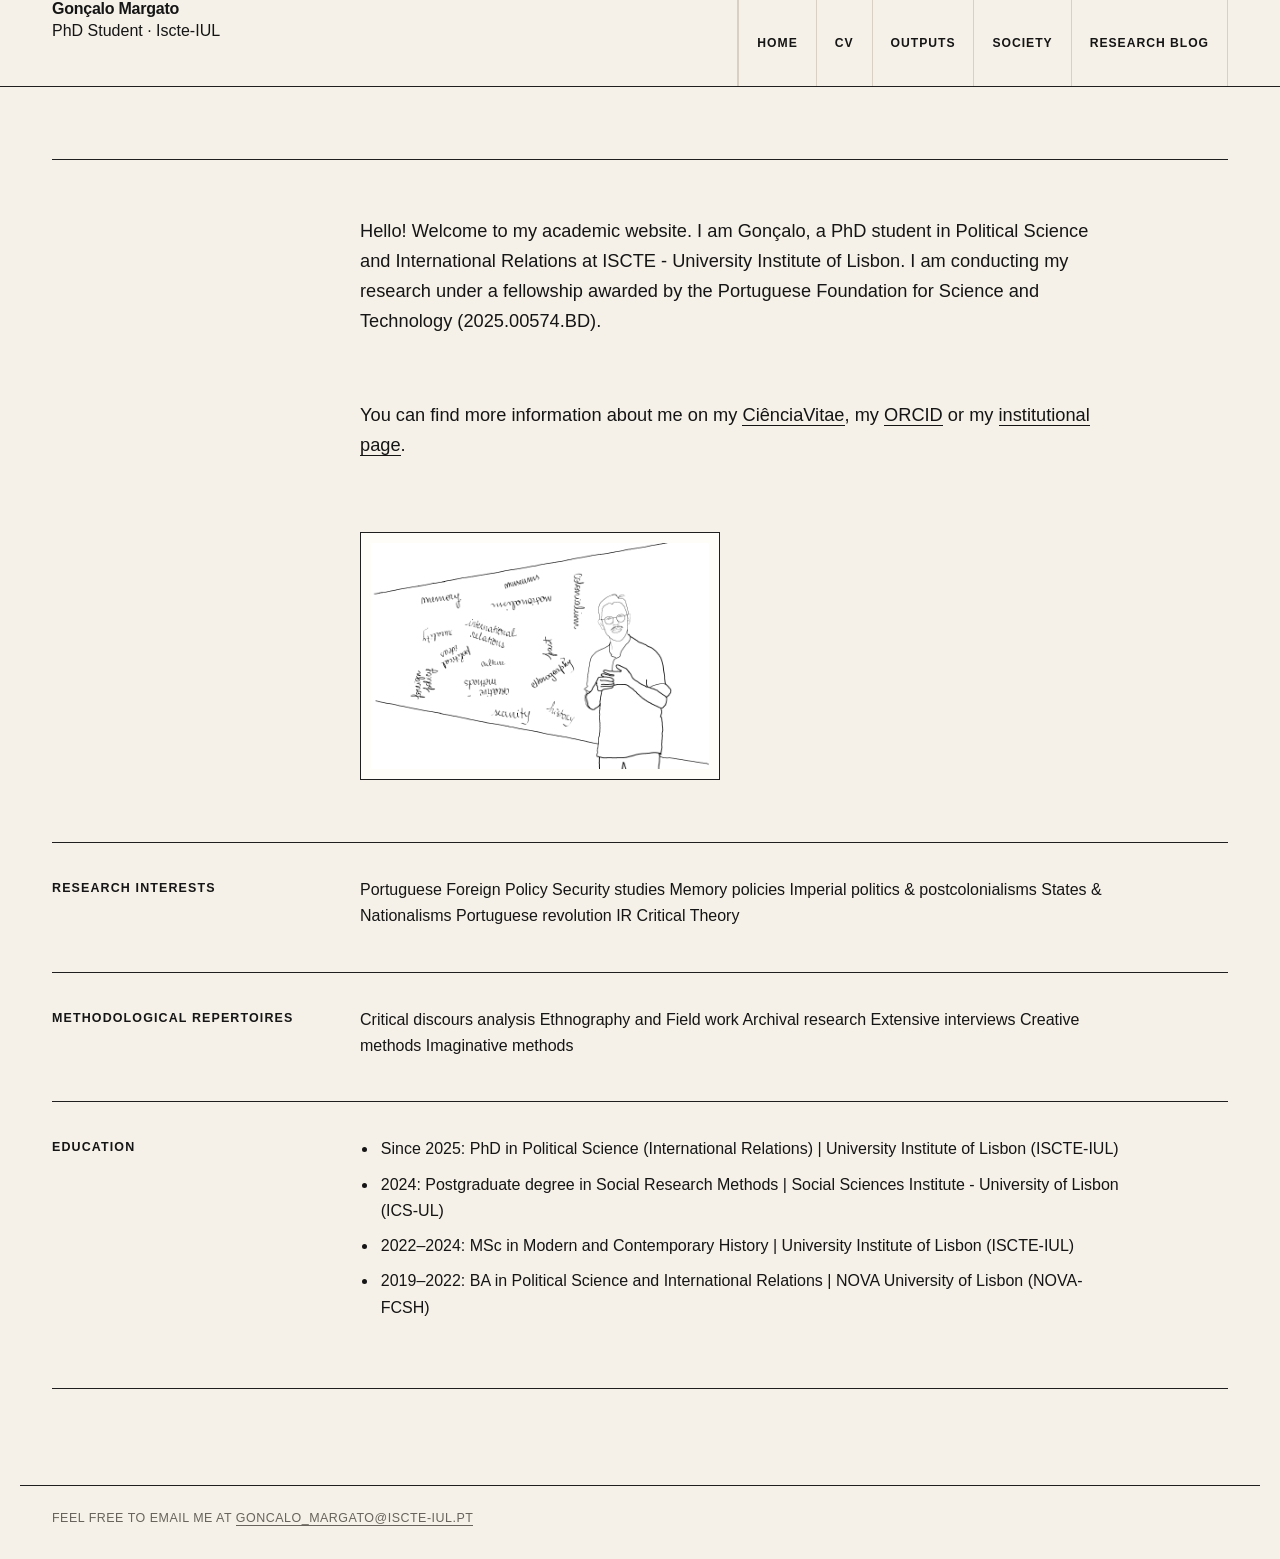
==== index.html @ c672d9c2 "Update index.html" ====
<!DOCTYPE html>
<html lang="en">
<head>
  <meta charset="UTF-8">
  <title>Gonçalo Margato – Academic Website</title>
  <meta name="viewport" content="width=device-width, initial-scale=1">
  <link rel="stylesheet" href="style.css">
</head>
<body>
  <header class="site-header">
    <div class="header-inner">
      <div class="logo-block">
        <h1 class="site-title">Gonçalo Margato</h1>
        <p class="site-subtitle">PhD Student · Iscte-IUL</p>
      </div>

      <nav class="site-nav">
        <a href="index.html">Home</a>
        <a href="cv.html">CV</a>
        <a href="outputs.html">Outputs</a>
        <a href="society.html">Society</a>
        <a href="blog.html">Research blog</a>
      </nav>
    </div>
  </header>

  <main class="page">
    <section class="content-section">
      <p>
        Hello! Welcome to my academic website. I am Gonçalo, a PhD student in Political Science and International Relations at ISCTE - University Institute of Lisbon. I am conducting my research under a fellowship awarded by the Portuguese Foundation for Science and Technology (2025.00574.BD).
      </p>
      <p>
        You can find more information about me on my
        <a href="https://www.cienciavitae.pt/portal/3F19-CC69-9B98" target="_blank" rel="noopener noreferrer">CiênciaVitae</a>,
        my <a href="https://orcid.org/0000-0002-6248-3947" target="_blank" rel="noopener noreferrer">ORCID</a> or my
        <a href="https://ciencia.iscte-iul.pt/authors/goncalo-margato/cv" target="_blank" rel="noopener noreferrer">institutional page</a>.
      </p>
      <img src="coloniality2.jpg" alt="Critical tours at the Popular Art Museum" class="profile-image">

    </section>

      <section class="content-section">
  <h2>Research interests</h2>

  <div class="tag-grid">
    <span>Portuguese Foreign Policy</span>
    <span>Security studies</span>
    <span>Memory policies</span>
    <span>Imperial politics & postcolonialisms</span>
    <span>States & Nationalisms</span>
    <span>Portuguese revolution</span>
    <span>IR Critical Theory</span>
  </div>
</section>
    
      <section class="content-section">
  <h2>Methodological repertoires</h2>

  <div class="tag-grid">
    <span>Critical discours analysis</span>
    <span>Ethnography and Field work</span>
    <span>Archival research</span>
    <span>Extensive interviews</span>
    <span>Creative methods</span>
    <span>Imaginative methods</span>
  </div>
</section>

    <section class="content-section">
      <h2>Education</h2>
      <ul>
        <li>Since 2025: PhD in Political Science (International Relations) | University Institute of Lisbon (ISCTE-IUL)</li>
        <li>2024: Postgraduate degree in Social Research Methods | Social Sciences Institute - University of Lisbon (ICS-UL)</li>
        <li>2022–2024: MSc in Modern and Contemporary History | University Institute of Lisbon (ISCTE-IUL)</li>
        <li>2019–2022: BA in Political Science and International Relations | NOVA University of Lisbon (NOVA-FCSH)</li>
      </ul>
    </section>
  </main>

  <footer class="site-footer">
    <p>
      Feel free to email me at
      <a href="mailto:Goncalo_Margato@iscte-iul.pt">Goncalo_Margato@iscte-iul.pt</a>
    </p>
  </footer>
</body>
</html>
---- style.css ----
/* =========================
   Sistema visual institucional
   inspirado em grelhas museológicas/editoriais
   ========================= */

:root {
  --bg: #f5f1e8;
  --bg-soft: #fbf8f1;
  --paper: #fffdf8;
  --text: #151515;
  --muted: #68645d;
  --line: #d8d0c2;
  --line-dark: #1f1f1f;
  --accent: #7a2e22;

  --max-width: 1240px;
  --content-width: 760px;

  --font-sans: -apple-system, BlinkMacSystemFont, "Segoe UI", Roboto, Helvetica, Arial, sans-serif;
  --font-serif: Georgia, "Times New Roman", serif;
}


/* =========================
   Reset
   ========================= */

* {
  margin: 0;
  padding: 0;
  box-sizing: border-box;
}

html {
  scroll-behavior: smooth;
}

body {
  font-family: var(--font-sans);
  background: var(--bg);
  color: var(--text);
  line-height: 1.65;
  font-size: 16px;
}

img {
  max-width: 100%;
  height: auto;
  display: block;
}


/* =========================
   Links
   ========================= */

a {
  color: inherit;
  text-decoration: none;
  border-bottom: 1px solid currentColor;
  text-underline-offset: 3px;
}

a:hover,
a:focus {
  color: var(--accent);
}


/* =========================
   Cabeçalho
   ========================= */

.site-header {
  position: sticky;
  top: 0;
  z-index: 50;
  background: var(--bg);
  border-bottom: 1px solid var(--line-dark);
}

.header-inner {
  max-width: var(--max-width);
  margin: 0 auto;
  min-height: 86px;
  padding: 0 32px;

  display: grid;
  grid-template-columns: minmax(220px, 1fr) auto;
  align-items: stretch;
  gap: 32px;
}

.site-title,
.header-inner h1,
.header-inner h2 {
  display: flex;
  align-items: center;

  font-size: 1rem;
  line-height: 1.15;
  font-weight: 600;
  letter-spacing: -0.015em;
  color: var(--text);
}

.site-title a,
.header-inner h1 a,
.header-inner h2 a {
  border-bottom: 0;
  color: inherit;
}

.site-nav {
  display: flex;
  align-items: stretch;
  justify-content: flex-end;
  border-left: 1px solid var(--line);
}

.site-nav a {
  display: flex;
  align-items: center;

  padding: 0 18px;
  border-bottom: 0;
  border-right: 1px solid var(--line);

  font-size: 0.76rem;
  line-height: 1;
  font-weight: 600;
  letter-spacing: 0.08em;
  text-transform: uppercase;
  color: var(--text);
}

.site-nav a:first-child {
  border-left: 1px solid var(--line);
}

.site-nav a:hover,
.site-nav a:focus,
.site-nav a.active,
.site-nav a[aria-current="page"] {
  background: var(--text);
  color: var(--bg);
}


/* =========================
   Estrutura principal
   ========================= */

.page {
  max-width: var(--max-width);
  margin: 0 auto;
  padding: 72px 32px 96px;
}

/*
  Cada secção passa a funcionar como uma grelha:
  título à esquerda, conteúdo à direita.
*/

.content-section {
  display: grid;
  grid-template-columns: 260px minmax(0, var(--content-width));
  gap: 48px;

  padding: 34px 0 42px;
  border-top: 1px solid var(--line-dark);
}

.content-section:last-child {
  border-bottom: 1px solid var(--line-dark);
}

.content-section h1 {
  grid-column: 1 / -1;

  max-width: 960px;
  margin-bottom: 16px;

  font-family: var(--font-serif);
  font-size: clamp(2.6rem, 7vw, 6.4rem);
  line-height: 0.95;
  font-weight: 400;
  letter-spacing: -0.07em;
}

.content-section h2 {
  grid-column: 1;

  font-size: 0.78rem;
  line-height: 1.25;
  font-weight: 700;
  letter-spacing: 0.09em;
  text-transform: uppercase;

  color: var(--text);
  padding-top: 4px;
}

.content-section h3,
.content-section p,
.content-section ul,
.content-section ol,
.content-section figure,
.content-section .skills-grid,
.content-section .profile-image {
  grid-column: 2;
}

.content-section h3 {
  margin: 0 0 0.6rem;
  font-size: 1.04rem;
  line-height: 1.35;
  font-weight: 650;
}

.content-section p {
  max-width: var(--content-width);
  margin-bottom: 1rem;
  font-size: 1rem;
  color: var(--text);
}

.content-section ul,
.content-section ol {
  max-width: var(--content-width);
  padding-left: 1.15rem;
  margin-bottom: 1rem;
}

.content-section li {
  margin-bottom: 0.55rem;
  padding-left: 0.15rem;
}

.content-section strong {
  font-weight: 680;
}

.content-section em {
  font-style: italic;
}

.content-section p,
.content-section li {
  text-align: left;
}


/* =========================
   Primeira secção / apresentação
   ========================= */

.content-section:first-child {
  min-height: 52vh;
  align-items: start;
  padding-top: 56px;
}

.content-section:first-child h2 {
  color: var(--accent);
}

.content-section:first-child p {
  font-size: 1.14rem;
  line-height: 1.65;
}

.profile-image {
  max-width: 360px;
  margin: 8px 0 20px;
  border: 1px solid var(--line-dark);
  background: var(--paper);
  padding: 10px;
}


/* =========================
   Blocos e entradas académicas
   ========================= */

.card-list {
  grid-column: 2;
  display: grid;
  gap: 0;
  border-top: 1px solid var(--line);
}

.card {
  padding: 18px 0;
  border-bottom: 1px solid var(--line);
  background: transparent;
}

.card h3 {
  margin-bottom: 0.4rem;
}

.card p:last-child {
  margin-bottom: 0;
}

.meta,
.blog-meta {
  display: block;
  margin-bottom: 0.45rem;

  font-size: 0.78rem;
  line-height: 1.35;
  letter-spacing: 0.04em;
  text-transform: uppercase;
  color: var(--muted);
}


/* =========================
   Blog
   ========================= */

.blog-list {
  max-width: var(--max-width);
  margin: 0 auto;
  padding: 72px 32px 96px;
}

.blog-post {
  display: grid;
  grid-template-columns: 260px minmax(0, var(--content-width));
  gap: 48px;

  padding: 28px 0 34px;
  border-top: 1px solid var(--line-dark);
}

.blog-post:last-child {
  border-bottom: 1px solid var(--line-dark);
}

.blog-title {
  grid-column: 2;

  font-size: 1.25rem;
  line-height: 1.3;
  font-weight: 650;
  letter-spacing: -0.02em;
  margin-bottom: 0.35rem;
}

.blog-title a {
  border-bottom: 0;
}

.blog-title a:hover,
.blog-title a:focus {
  color: var(--accent);
}

.blog-meta {
  grid-column: 1;
  grid-row: 1 / span 2;
  padding-top: 0.15rem;
}

.blog-excerpt {
  grid-column: 2;
  max-width: var(--content-width);
  color: var(--text);
}


/* =========================
   Imagens
   ========================= */

.society-entry h3 {
  margin-bottom: 0.6rem;
}

.society-image {
  width: 100%;
  max-width: var(--content-width);
  margin-top: 18px;
  border: 1px solid var(--line-dark);
  background: var(--paper);
  padding: 10px;
}


/* =========================
   Skills
   ========================= */

.skills-grid {
  display: grid;
  grid-template-columns: repeat(2, minmax(0, 1fr));
  gap: 36px;
  margin-top: 8px;
}

.skills-column {
  border-top: 1px solid var(--line);
  padding-top: 16px;
}

.skills-column h3 {
  margin-top: 0;
  font-size: 0.82rem;
  text-transform: uppercase;
  letter-spacing: 0.08em;
}

.skills-column ul {
  margin-bottom: 0;
}


/* =========================
   Página criativa
   ========================= */

.creative-page {
  max-width: var(--max-width);
  margin: 0 auto;
  padding: 72px 32px 96px;
}

.creative-hero {
  display: grid;
  grid-template-columns: 260px minmax(0, 840px);
  gap: 48px;

  padding: 56px 0 48px;
  border-top: 1px solid var(--line-dark);
  border-bottom: 1px solid var(--line-dark);
}

.creative-hero .eyebrow {
  grid-column: 1;

  font-size: 0.78rem;
  line-height: 1.25;
  font-weight: 700;
  letter-spacing: 0.09em;
  text-transform: uppercase;
  color: var(--accent);
}

.creative-hero h1 {
  grid-column: 2;

  font-family: var(--font-serif);
  font-size: clamp(3rem, 8vw, 7rem);
  line-height: 0.9;
  font-weight: 400;
  letter-spacing: -0.075em;
}

.creative-hero p {
  grid-column: 2;

  max-width: 640px;
  margin-top: 20px;
  font-size: 1.08rem;
  line-height: 1.6;
}


/* Grelha editorial de zines */

.zine-grid {
  display: grid;
  grid-template-columns: repeat(12, 1fr);
  gap: 0;

  border-left: 1px solid var(--line-dark);
  border-top: 1px solid var(--line-dark);
  margin-top: 48px;
}

.zine-card {
  grid-column: span 4;

  display: flex;
  flex-direction: column;
  min-height: 100%;

  background: var(--bg);
  border-right: 1px solid var(--line-dark);
  border-bottom: 1px solid var(--line-dark);
  color: var(--text);
  text-decoration: none;
}

.zine-card,
.zine-card:hover,
.zine-card:focus {
  border-bottom-color: var(--line-dark);
}

.zine-card:hover,
.zine-card:focus {
  background: var(--paper);
  color: var(--text);
}

.zine-card.featured {
  grid-column: span 6;
}

.zine-card.small {
  grid-column: span 3;
}

.zine-card img {
  width: 100%;
  aspect-ratio: 4 / 5;
  object-fit: cover;

  border-bottom: 1px solid var(--line-dark);
  filter: grayscale(8%);
}

.zine-card.featured img {
  aspect-ratio: 5 / 4;
}

.zine-card-content {
  padding: 18px;
}

.zine-card h2 {
  margin-bottom: 0.45rem;

  font-size: 1rem;
  line-height: 1.25;
  font-weight: 650;
  letter-spacing: -0.015em;
}

.zine-card p {
  font-size: 0.86rem;
  line-height: 1.45;
  color: var(--muted);
}


/* Parede de colagens */

.collage-wall {
  columns: 3 260px;
  column-gap: 0;

  margin-top: 48px;
  border-top: 1px solid var(--line-dark);
  border-left: 1px solid var(--line-dark);
}

.collage-item {
  break-inside: avoid;
  margin: 0;

  border-right: 1px solid var(--line-dark);
  border-bottom: 1px solid var(--line-dark);
  background: var(--bg);
}

.collage-item img {
  width: 100%;
  filter: grayscale(5%);
}

.collage-caption {
  padding: 12px 14px;

  font-size: 0.78rem;
  line-height: 1.35;
  letter-spacing: 0.04em;
  text-transform: uppercase;
  color: var(--muted);
}


/* =========================
   Rodapé
   ========================= */

.site-footer {
  max-width: var(--max-width);
  margin: 0 auto;
  padding: 24px 32px 32px;

  border-top: 1px solid var(--line-dark);

  font-size: 0.78rem;
  line-height: 1.4;
  letter-spacing: 0.04em;
  text-transform: uppercase;
  color: var(--muted);
  text-align: left;
}


/* =========================
   Responsivo
   ========================= */

@media (max-width: 980px) {
  .header-inner {
    grid-template-columns: 1fr;
    gap: 0;
    padding: 0;
  }

  .site-title,
  .header-inner h1,
  .header-inner h2 {
    min-height: 72px;
    padding: 0 24px;
    border-bottom: 1px solid var(--line);
  }

  .site-nav {
    justify-content: flex-start;
    flex-wrap: wrap;
    border-left: 0;
  }

  .site-nav a {
    min-height: 48px;
    border-bottom: 1px solid var(--line);
  }

  .content-section,
  .blog-post,
  .creative-hero {
    grid-template-columns: 180px minmax(0, 1fr);
    gap: 32px;
  }

  .zine-card,
  .zine-card.featured {
    grid-column: span 6;
  }

  .zine-card.small {
    grid-column: span 4;
  }
}

@media (max-width: 720px) {
  body {
    font-size: 15px;
  }

  .page,
  .blog-list,
  .creative-page {
    padding: 40px 20px 72px;
  }

  .content-section,
  .blog-post,
  .creative-hero {
    display: block;
    padding: 28px 0 34px;
  }

  .content-section h1 {
    font-size: clamp(2.8rem, 17vw, 4.8rem);
    margin-bottom: 24px;
  }

  .content-section h2,
  .creative-hero .eyebrow {
    margin-bottom: 20px;
  }

  .content-section h3,
  .content-section p,
  .content-section ul,
  .content-section ol,
  .content-section figure,
  .content-section .skills-grid,
  .content-section .profile-image {
    grid-column: auto;
  }

  .blog-meta {
    margin-bottom: 12px;
  }

  .blog-title,
  .blog-excerpt {
    grid-column: auto;
  }

  .skills-grid {
    grid-template-columns: 1fr;
    gap: 24px;
  }

  .creative-hero h1 {
    font-size: clamp(3rem, 18vw, 5rem);
  }

  .creative-hero p {
    margin-top: 18px;
  }

  .zine-grid {
    grid-template-columns: 1fr;
  }

  .zine-card,
  .zine-card.featured,
  .zine-card.small {
    grid-column: auto;
  }

  .collage-wall {
    columns: 1;
  }
}
  .collage-wall {
    columns: 1;
  }
}
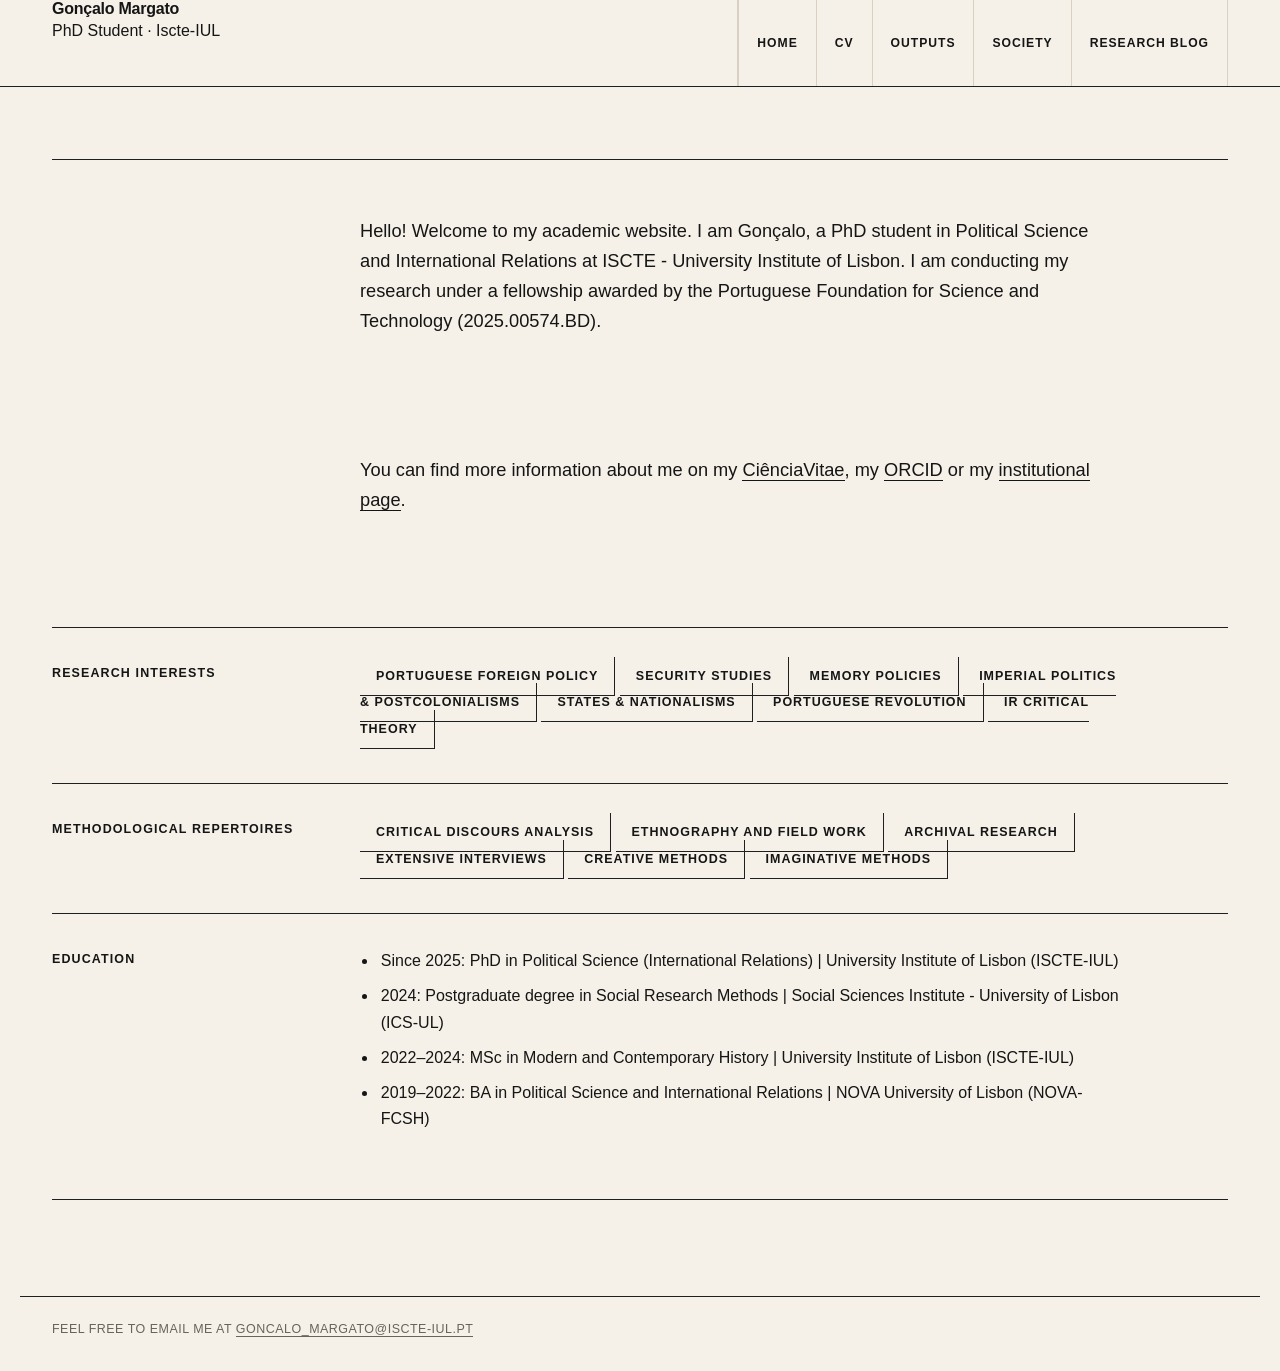
==== commit 58d1de46: "Remove profile image from index.html Removed the profile image from the HTML section." ====
--- a/index.html
+++ b/index.html
@@ -35,7 +35,6 @@
         my <a href="https://orcid.org/0000-0002-6248-3947" target="_blank" rel="noopener noreferrer">ORCID</a> or my
         <a href="https://ciencia.iscte-iul.pt/authors/goncalo-margato/cv" target="_blank" rel="noopener noreferrer">institutional page</a>.
       </p>
-      <img src="coloniality2.jpg" alt="Critical tours at the Popular Art Museum" class="profile-image">
 
     </section>
 
--- a/style.css
+++ b/style.css
@@ -729,3 +729,26 @@
     columns: 1;
   }
 }
+.tag-grid {
+  grid-column: 2;
+
+  display: flex;
+  flex-wrap: wrap;
+  gap: 0;
+
+  border-top: 1px solid var(--line-dark);
+  border-left: 1px solid var(--line-dark);
+}
+
+.tag-grid span {
+  padding: 12px 16px;
+
+  border-right: 1px solid var(--line-dark);
+  border-bottom: 1px solid var(--line-dark);
+
+  font-size: 0.78rem;
+  font-weight: 700;
+  letter-spacing: 0.08em;
+  text-transform: uppercase;
+  color: var(--text);
+}
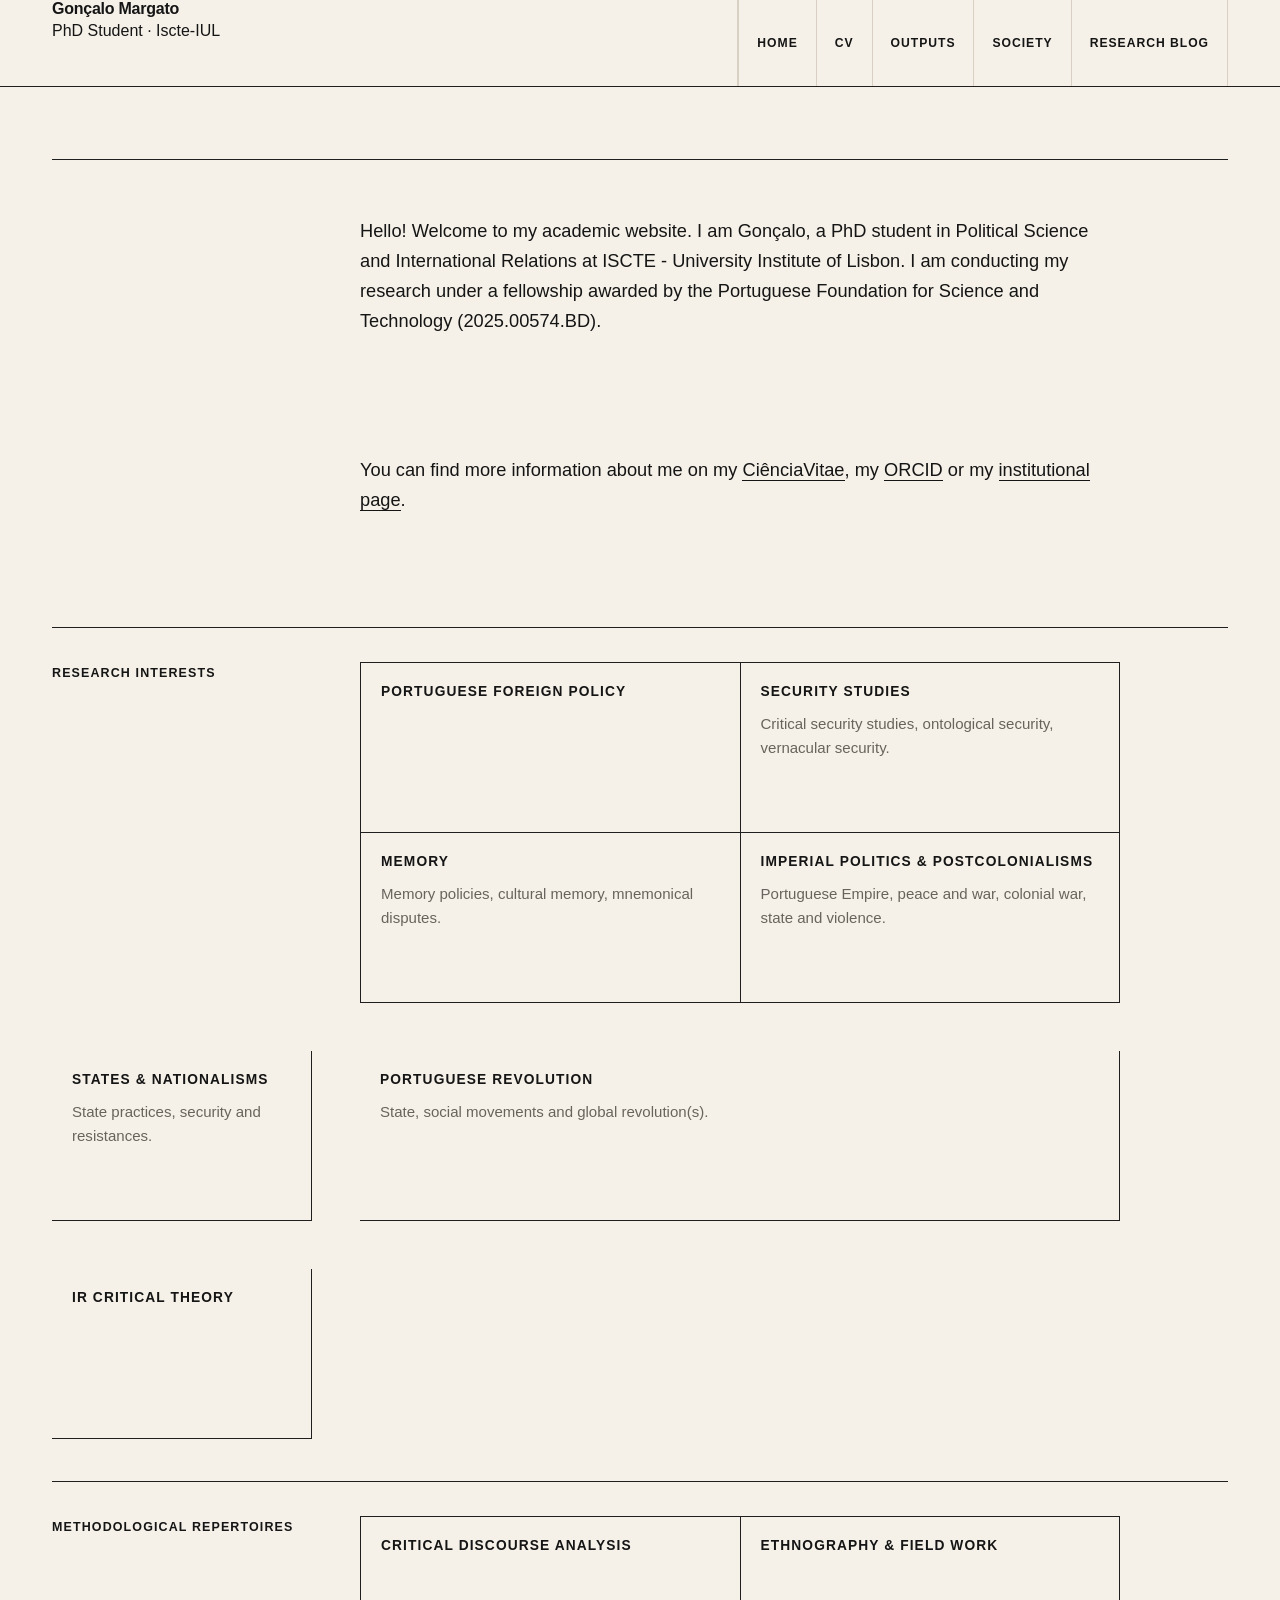
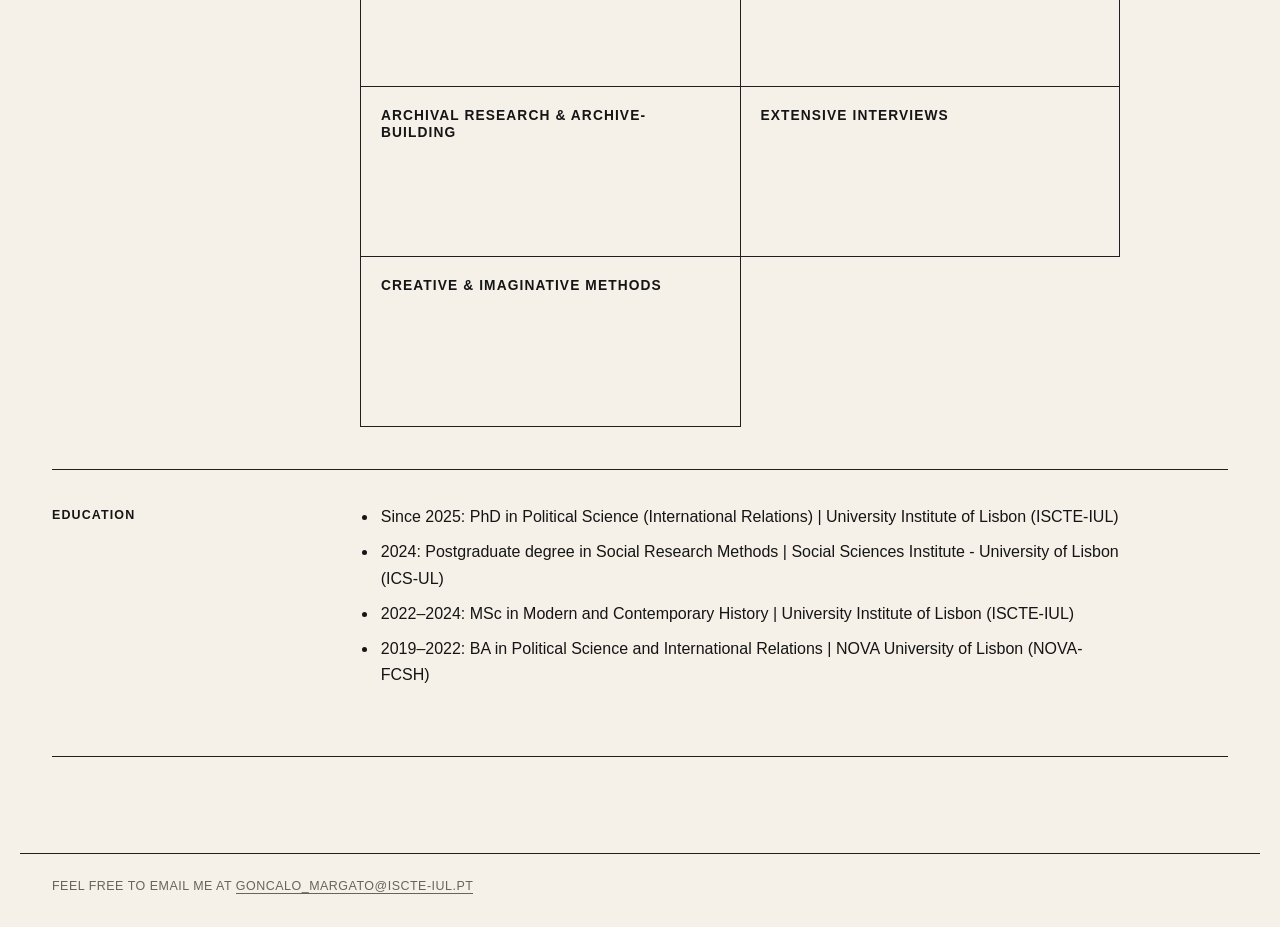
==== commit 2c4ed5b1: "Refactor content sections to use info-box articles" ====
--- a/index.html
+++ b/index.html
@@ -38,31 +38,72 @@
 
     </section>
 
-      <section class="content-section">
+ <section class="content-section">
   <h2>Research interests</h2>
 
-  <div class="tag-grid">
-    <span>Portuguese Foreign Policy</span>
-    <span>Security studies</span>
-    <span>Memory policies</span>
-    <span>Imperial politics & postcolonialisms</span>
-    <span>States & Nationalisms</span>
-    <span>Portuguese revolution</span>
-    <span>IR Critical Theory</span>
+  <div class="box-grid">
+    <article class="info-box">
+      <h3>Portuguese Foreign Policy</h3>
+    </article>
+
+    <article class="info-box">
+      <h3>Security Studies</h3>
+      <p>Critical security studies, ontological security, vernacular security.</p>
+    </article>
+
+    <article class="info-box">
+      <h3>Memory</h3>
+      <p> Memory policies, cultural memory, mnemonical disputes.</p>
+    </article>
+
+    <article class="info-box">
+      <h3>Imperial politics & postcolonialisms</h3>
+      <p>Portuguese Empire, peace and war, colonial war, state and violence.</p>
+    </article>
   </div>
+   
+    <article class="info-box">
+      <h3>States & nationalisms</h3>
+      <p>State practices, security and resistances.</p>
+    </article>
+  </div>
+
+       <article class="info-box">
+      <h3>Portuguese revolution</h3>
+      <p>State, social movements and global revolution(s).</p>
+    </article>
+  </div>
+
+       <article class="info-box">
+       <h3>IR Critical Theory</h3>
+       </article>
+  </div>
+   
 </section>
     
       <section class="content-section">
   <h2>Methodological repertoires</h2>
 
-  <div class="tag-grid">
-    <span>Critical discours analysis</span>
-    <span>Ethnography and Field work</span>
-    <span>Archival research</span>
-    <span>Extensive interviews</span>
-    <span>Creative methods</span>
-    <span>Imaginative methods</span>
-  </div>
+  <div class="box-grid">
+    <article class="info-box">
+      <h3>Critical discourse analysis</h3>
+    </article>
+
+    <article class="info-box">
+      <h3>Ethnography & field work</h3>
+    </article>
+    
+    <article class="info-box">
+      <h3>Archival research & Archive-building</h3>
+    </article>
+
+   <article class="info-box">
+      <h3>Extensive interviews</h3>
+    </article>
+
+   <article class="info-box">
+      <h3>Creative & Imaginative methods</h3>
+    </article>
 </section>
 
     <section class="content-section">
--- a/style.css
+++ b/style.css
@@ -725,30 +725,52 @@
     columns: 1;
   }
 }
-  .collage-wall {
-    columns: 1;
-  }
-}
-.tag-grid {
+
+/* =========================
+   Caixas para research interests
+   e methodological tools
+   ========================= */
+
+.box-grid {
   grid-column: 2;
 
-  display: flex;
-  flex-wrap: wrap;
+  display: grid;
+  grid-template-columns: repeat(2, minmax(0, 1fr));
   gap: 0;
 
   border-top: 1px solid var(--line-dark);
   border-left: 1px solid var(--line-dark);
 }
 
-.tag-grid span {
-  padding: 12px 16px;
+.info-box {
+  min-height: 170px;
+  padding: 20px;
 
   border-right: 1px solid var(--line-dark);
   border-bottom: 1px solid var(--line-dark);
 
-  font-size: 0.78rem;
+  background: var(--bg);
+}
+
+.info-box h3 {
+  margin: 0 0 0.75rem;
+
+  font-size: 0.86rem;
+  line-height: 1.25;
   font-weight: 700;
   letter-spacing: 0.08em;
   text-transform: uppercase;
-  color: var(--text);
-}
+}
+
+.info-box p {
+  margin: 0;
+
+  font-size: 0.94rem;
+  line-height: 1.55;
+  color: var(--muted);
+  text-align: left;
+}
+
+.info-box:hover {
+  background: var(--paper);
+}
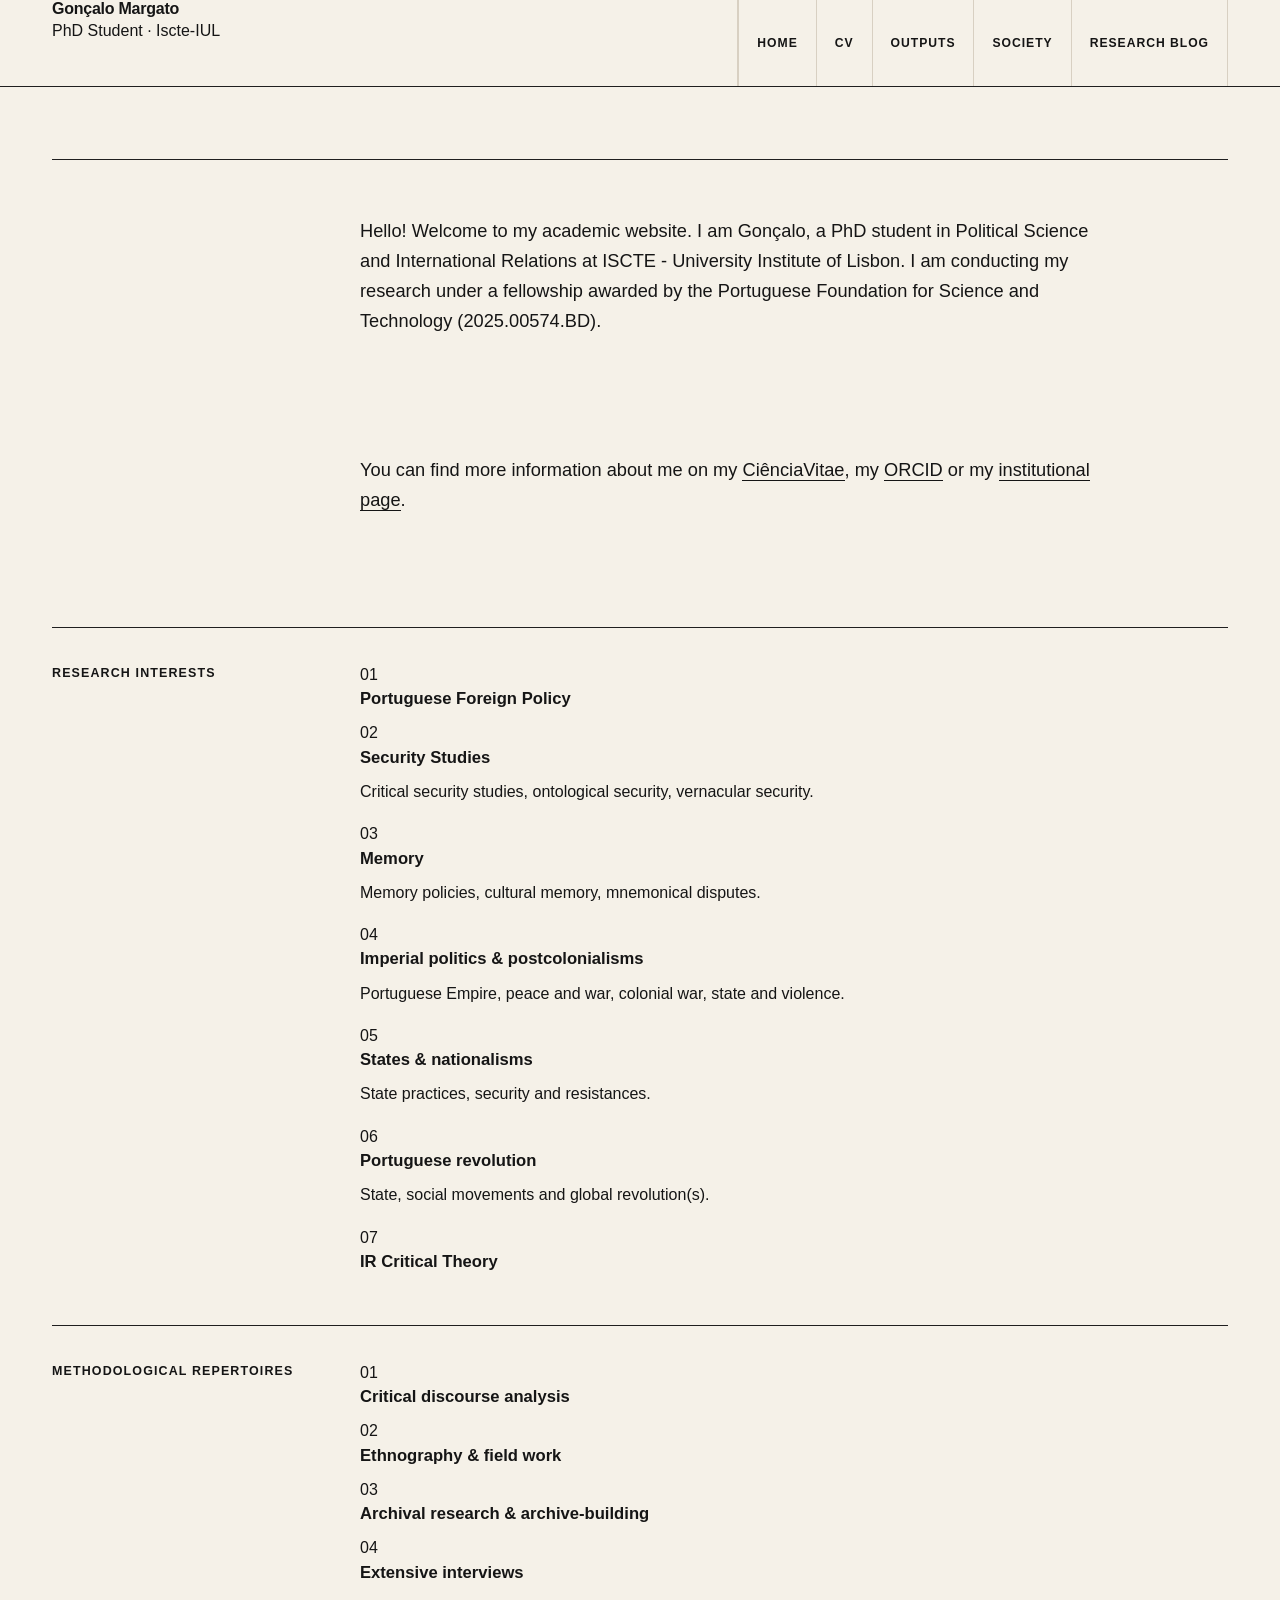
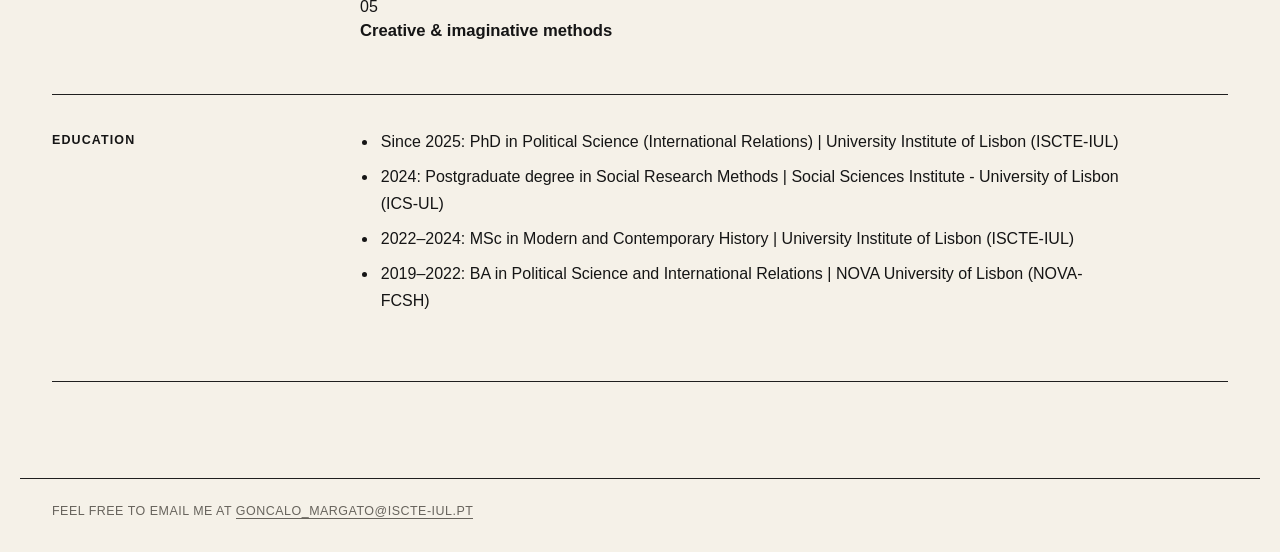
==== commit 73b52f4d: "Update index.html" ====
--- a/index.html
+++ b/index.html
@@ -41,69 +41,78 @@
  <section class="content-section">
   <h2>Research interests</h2>
 
-  <div class="box-grid">
-    <article class="info-box">
+  <div class="cards-grid">
+    <article class="research-card coral-line">
+      <span class="card-number">01</span>
       <h3>Portuguese Foreign Policy</h3>
     </article>
 
-    <article class="info-box">
+    <article class="research-card teal-line">
+      <span class="card-number">02</span>
       <h3>Security Studies</h3>
       <p>Critical security studies, ontological security, vernacular security.</p>
     </article>
 
-    <article class="info-box">
+    <article class="research-card yellow-line">
+      <span class="card-number">03</span>
       <h3>Memory</h3>
-      <p> Memory policies, cultural memory, mnemonical disputes.</p>
+      <p>Memory policies, cultural memory, mnemonical disputes.</p>
     </article>
 
-    <article class="info-box">
+    <article class="research-card blue-line">
+      <span class="card-number">04</span>
       <h3>Imperial politics & postcolonialisms</h3>
       <p>Portuguese Empire, peace and war, colonial war, state and violence.</p>
     </article>
-  </div>
-   
-    <article class="info-box">
+
+    <article class="research-card purple-line">
+      <span class="card-number">05</span>
       <h3>States & nationalisms</h3>
       <p>State practices, security and resistances.</p>
     </article>
-  </div>
 
-       <article class="info-box">
+    <article class="research-card green-line">
+      <span class="card-number">06</span>
       <h3>Portuguese revolution</h3>
       <p>State, social movements and global revolution(s).</p>
     </article>
+
+    <article class="research-card red-line">
+      <span class="card-number">07</span>
+      <h3>IR Critical Theory</h3>
+    </article>
   </div>
+</section>
 
-       <article class="info-box">
-       <h3>IR Critical Theory</h3>
-       </article>
-  </div>
-   
-</section>
-    
-      <section class="content-section">
+<section class="content-section">
   <h2>Methodological repertoires</h2>
 
-  <div class="box-grid">
-    <article class="info-box">
+  <div class="cards-grid">
+    <article class="research-card coral-line">
+      <span class="card-number">01</span>
       <h3>Critical discourse analysis</h3>
     </article>
 
-    <article class="info-box">
+    <article class="research-card teal-line">
+      <span class="card-number">02</span>
       <h3>Ethnography & field work</h3>
     </article>
-    
-    <article class="info-box">
-      <h3>Archival research & Archive-building</h3>
+
+    <article class="research-card yellow-line">
+      <span class="card-number">03</span>
+      <h3>Archival research & archive-building</h3>
     </article>
 
-   <article class="info-box">
+    <article class="research-card blue-line">
+      <span class="card-number">04</span>
       <h3>Extensive interviews</h3>
     </article>
 
-   <article class="info-box">
-      <h3>Creative & Imaginative methods</h3>
+    <article class="research-card purple-line">
+      <span class="card-number">05</span>
+      <h3>Creative & imaginative methods</h3>
     </article>
+  </div>
 </section>
 
     <section class="content-section">
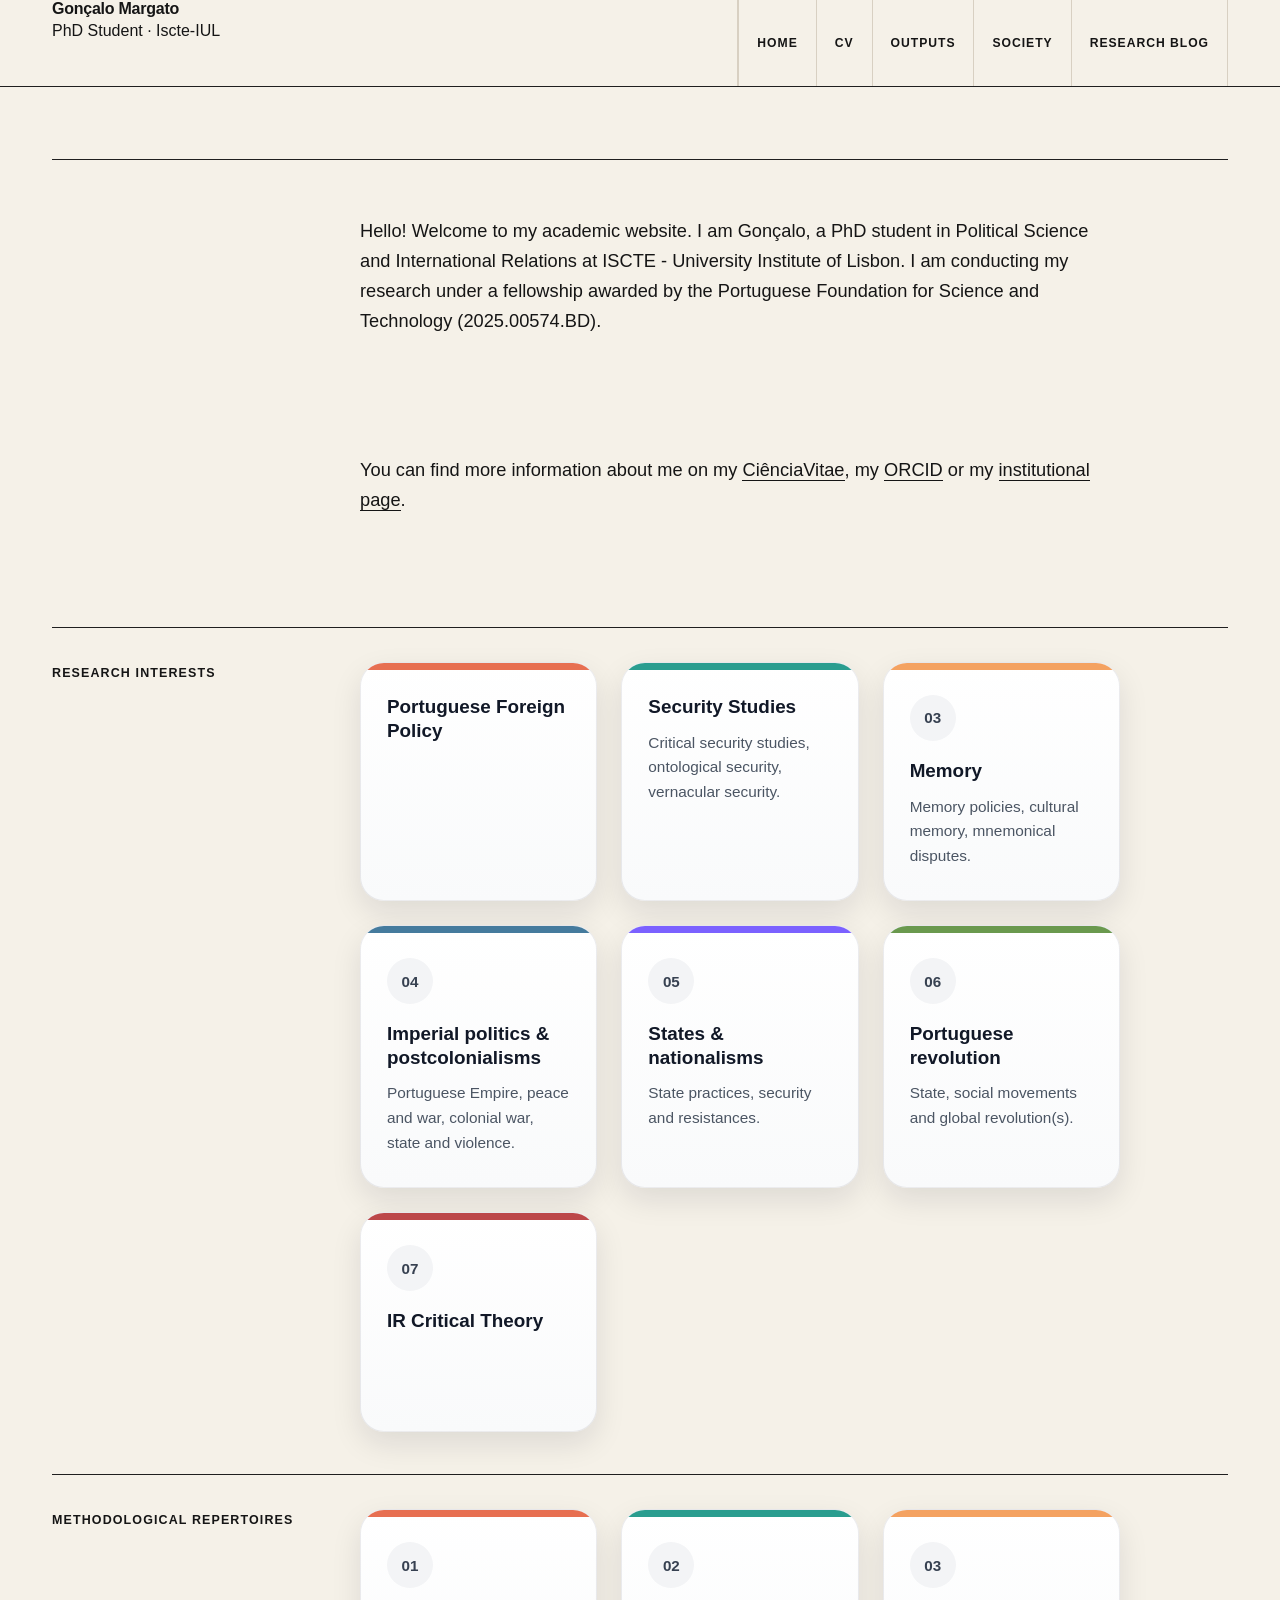
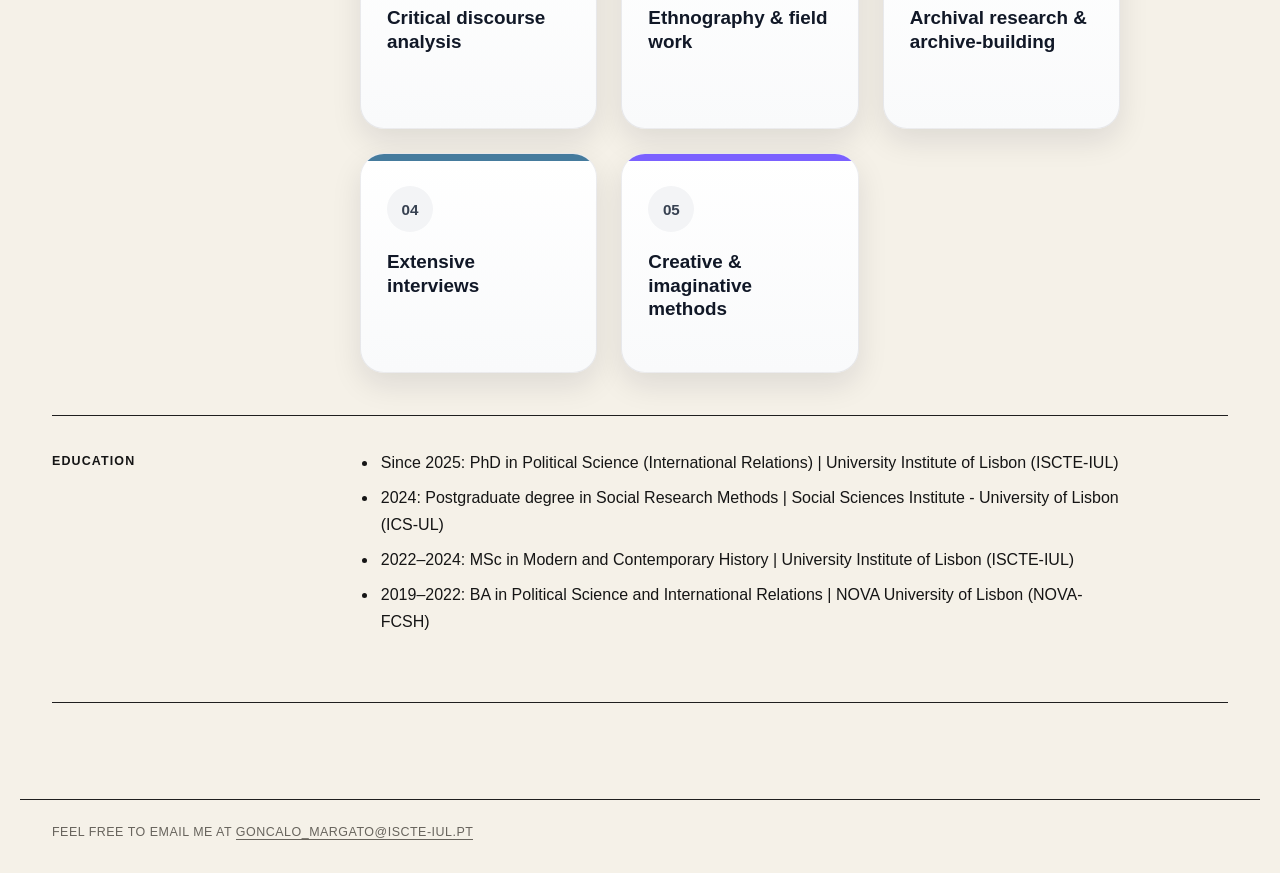
==== commit c7577c09: "Update index.html" ====
--- a/index.html
+++ b/index.html
@@ -43,12 +43,10 @@
 
   <div class="cards-grid">
     <article class="research-card coral-line">
-      <span class="card-number">01</span>
       <h3>Portuguese Foreign Policy</h3>
     </article>
 
     <article class="research-card teal-line">
-      <span class="card-number">02</span>
       <h3>Security Studies</h3>
       <p>Critical security studies, ontological security, vernacular security.</p>
     </article>
--- a/style.css
+++ b/style.css
@@ -727,50 +727,152 @@
 }
 
 /* =========================
-   Caixas para research interests
-   e methodological tools
-   ========================= */
-
-.box-grid {
+   Cards: Research interests
+   e Methodological repertoires
+   ========================= */
+
+.cards-grid {
   grid-column: 2;
 
+  width: 100%;
+  max-width: 1100px;
+  margin: 0 auto;
+
   display: grid;
-  grid-template-columns: repeat(2, minmax(0, 1fr));
-  gap: 0;
-
-  border-top: 1px solid var(--line-dark);
-  border-left: 1px solid var(--line-dark);
-}
-
-.info-box {
-  min-height: 170px;
-  padding: 20px;
-
-  border-right: 1px solid var(--line-dark);
-  border-bottom: 1px solid var(--line-dark);
-
-  background: var(--bg);
-}
-
-.info-box h3 {
-  margin: 0 0 0.75rem;
-
-  font-size: 0.86rem;
+  grid-template-columns: repeat(auto-fit, minmax(230px, 1fr));
+  gap: 24px;
+}
+
+.research-card {
+  position: relative;
+
+  height: 100%;
+  min-height: 220px;
+
+  background: linear-gradient(180deg, #ffffff 0%, #f9fafb 100%);
+  padding: 32px 26px;
+
+  border-radius: 24px;
+  border: 1px solid rgba(15, 23, 42, 0.08);
+
+  box-shadow: 0 12px 30px rgba(15, 23, 42, 0.1);
+
+  overflow: hidden;
+
+  transition:
+    transform 0.25s ease,
+    box-shadow 0.25s ease,
+    border-color 0.25s ease;
+}
+
+.research-card:hover {
+  transform: translateY(-6px);
+  box-shadow: 0 20px 45px rgba(15, 23, 42, 0.14);
+  border-color: rgba(15, 23, 42, 0.14);
+}
+
+.research-card::before {
+  content: "";
+  position: absolute;
+
+  top: 0;
+  left: 0;
+
+  width: 100%;
+  height: 7px;
+}
+
+.coral-line::before {
+  background: #e76f51;
+}
+
+.teal-line::before {
+  background: #2a9d8f;
+}
+
+.yellow-line::before {
+  background: #f4a261;
+}
+
+.blue-line::before {
+  background: #457b9d;
+}
+
+.purple-line::before {
+  background: #7b61ff;
+}
+
+.green-line::before {
+  background: #6a994e;
+}
+
+.red-line::before {
+  background: #bc4749;
+}
+
+.card-number {
+  display: inline-flex;
+  align-items: center;
+  justify-content: center;
+
+  width: 46px;
+  height: 46px;
+  margin-bottom: 18px;
+
+  border-radius: 50%;
+
+  background: #f3f4f6;
+  color: #374151;
+
+  font-weight: 800;
+  font-size: 0.95rem;
+}
+
+.research-card h3 {
+  margin: 0 0 12px;
+
+  font-size: 1.18rem;
   line-height: 1.25;
   font-weight: 700;
-  letter-spacing: 0.08em;
-  text-transform: uppercase;
-}
-
-.info-box p {
+
+  color: #111827;
+}
+
+.research-card p {
   margin: 0;
 
-  font-size: 0.94rem;
-  line-height: 1.55;
-  color: var(--muted);
+  color: #4b5563;
+  line-height: 1.6;
+  font-size: 0.96rem;
+
   text-align: left;
 }
 
-.info-box:hover {
-  background: var(--paper);
-}
+/* Para garantir que estas cards não são afetadas por estilos antigos */
+.research-card h3,
+.research-card p {
+  grid-column: auto;
+}
+
+/* Responsivo */
+@media (max-width: 720px) {
+  .cards-grid {
+    grid-column: auto;
+    grid-template-columns: 1fr;
+    gap: 18px;
+  }
+
+  .research-card {
+    min-height: auto;
+    padding: 28px 22px;
+    border-radius: 20px;
+  }
+
+  .research-card h3 {
+    font-size: 1.08rem;
+  }
+
+  .research-card p {
+    font-size: 0.95rem;
+  }
+}
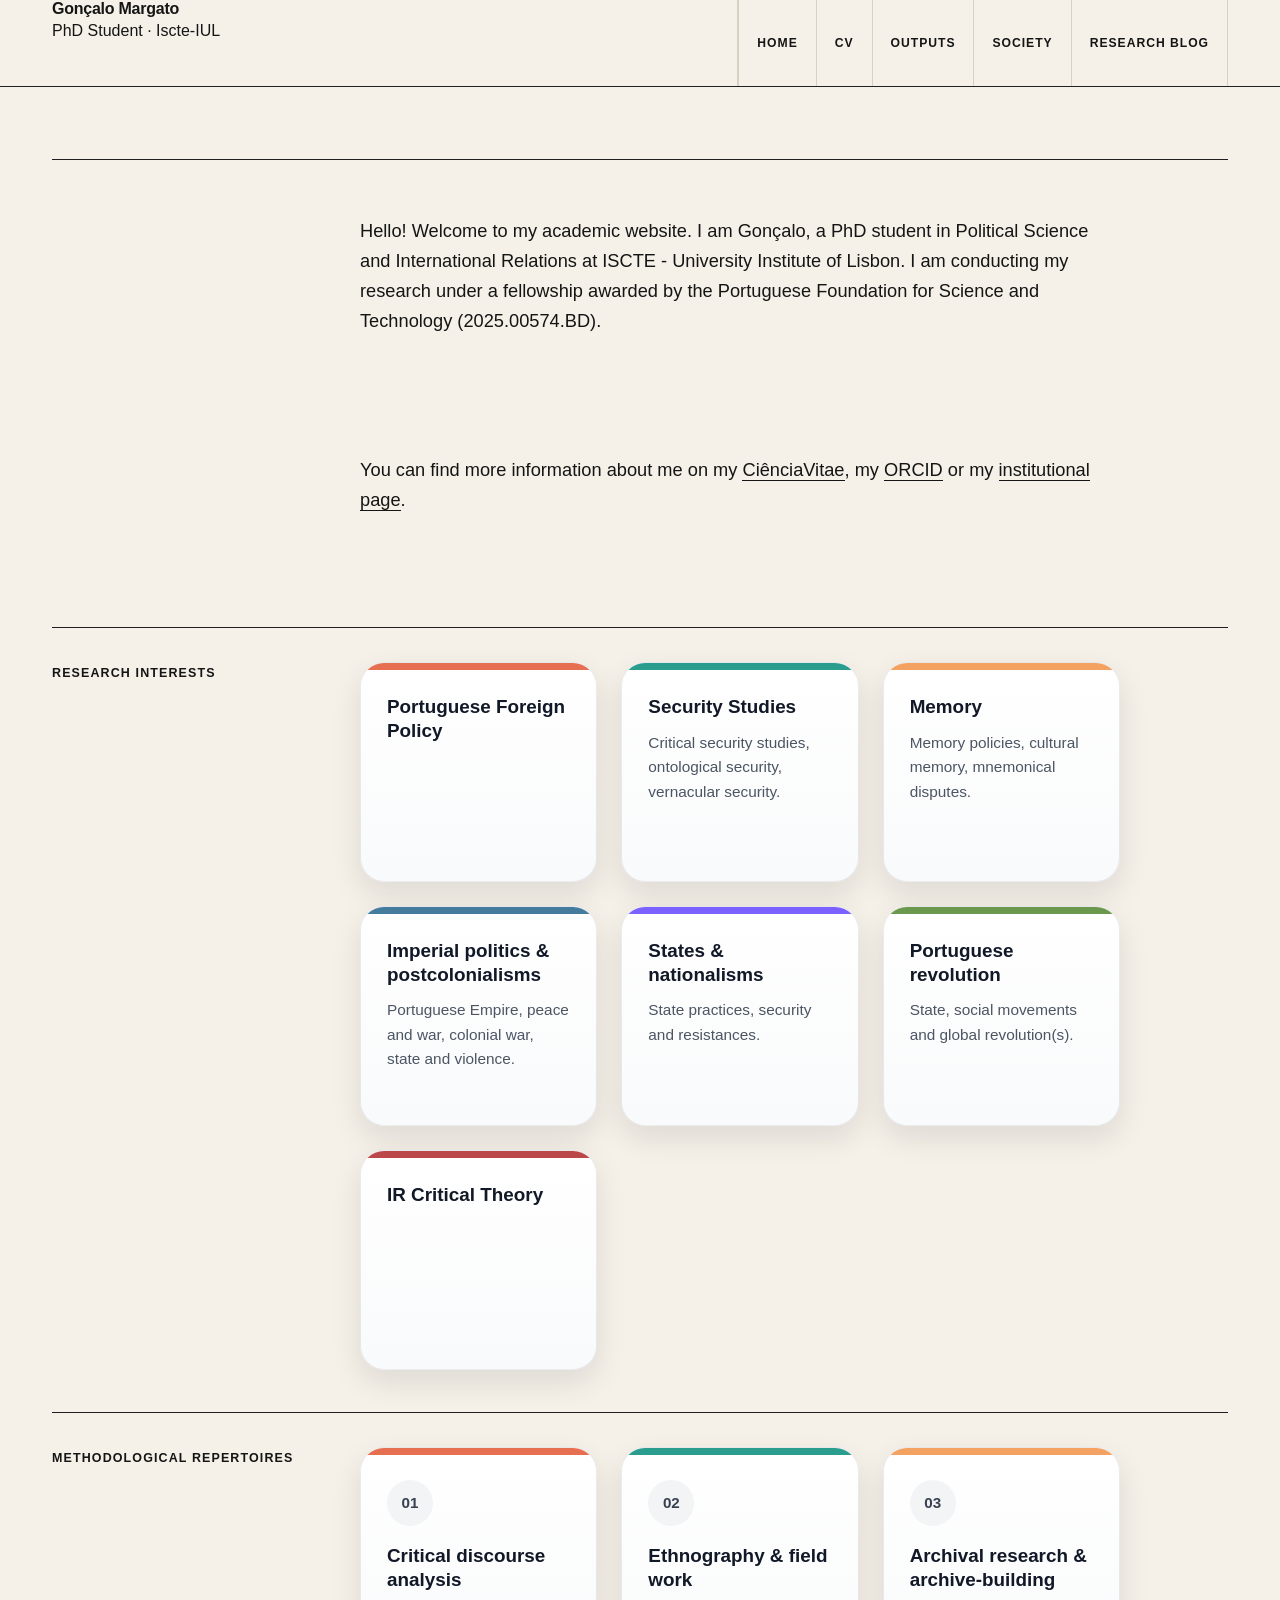
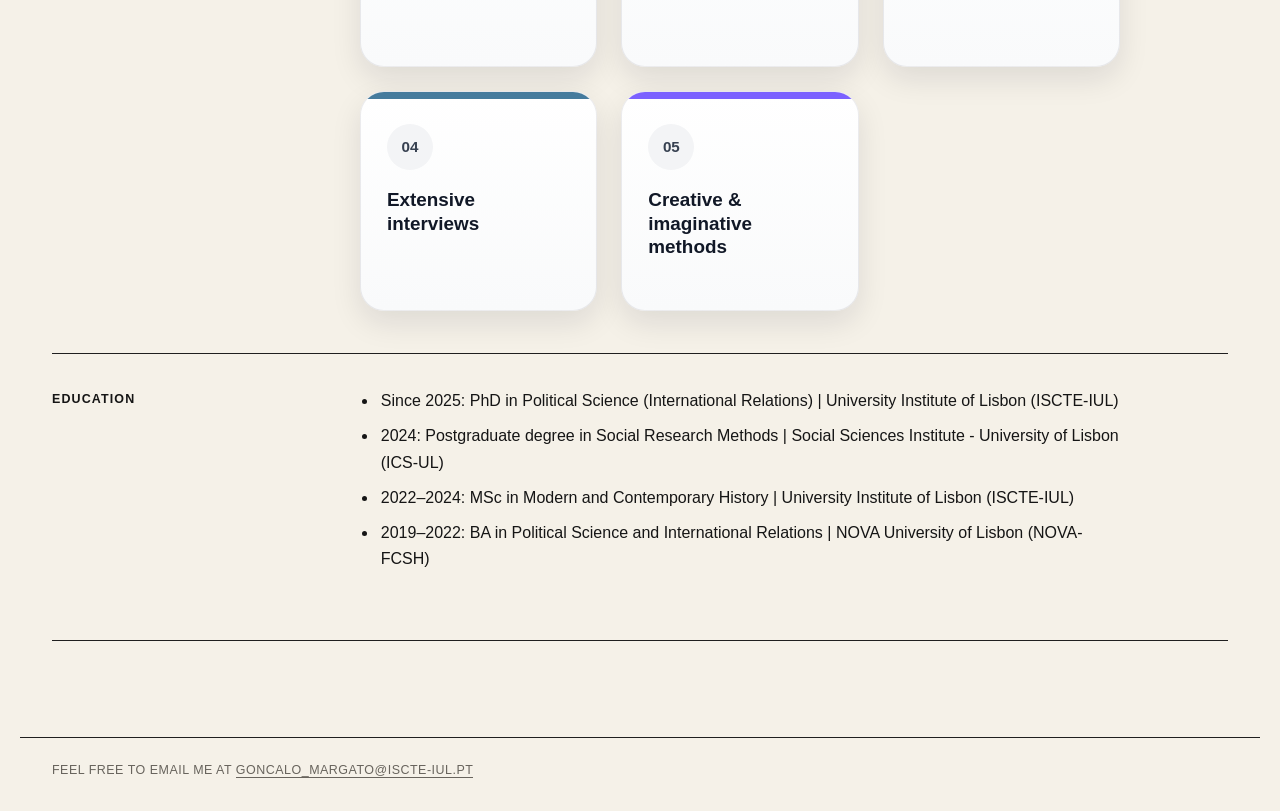
==== commit 58df667c: "Remove card numbers from research articles Removed card numbers from multiple research articles." ====
--- a/index.html
+++ b/index.html
@@ -52,31 +52,26 @@
     </article>
 
     <article class="research-card yellow-line">
-      <span class="card-number">03</span>
       <h3>Memory</h3>
       <p>Memory policies, cultural memory, mnemonical disputes.</p>
     </article>
 
     <article class="research-card blue-line">
-      <span class="card-number">04</span>
       <h3>Imperial politics & postcolonialisms</h3>
       <p>Portuguese Empire, peace and war, colonial war, state and violence.</p>
     </article>
 
     <article class="research-card purple-line">
-      <span class="card-number">05</span>
       <h3>States & nationalisms</h3>
       <p>State practices, security and resistances.</p>
     </article>
 
     <article class="research-card green-line">
-      <span class="card-number">06</span>
       <h3>Portuguese revolution</h3>
       <p>State, social movements and global revolution(s).</p>
     </article>
 
     <article class="research-card red-line">
-      <span class="card-number">07</span>
       <h3>IR Critical Theory</h3>
     </article>
   </div>
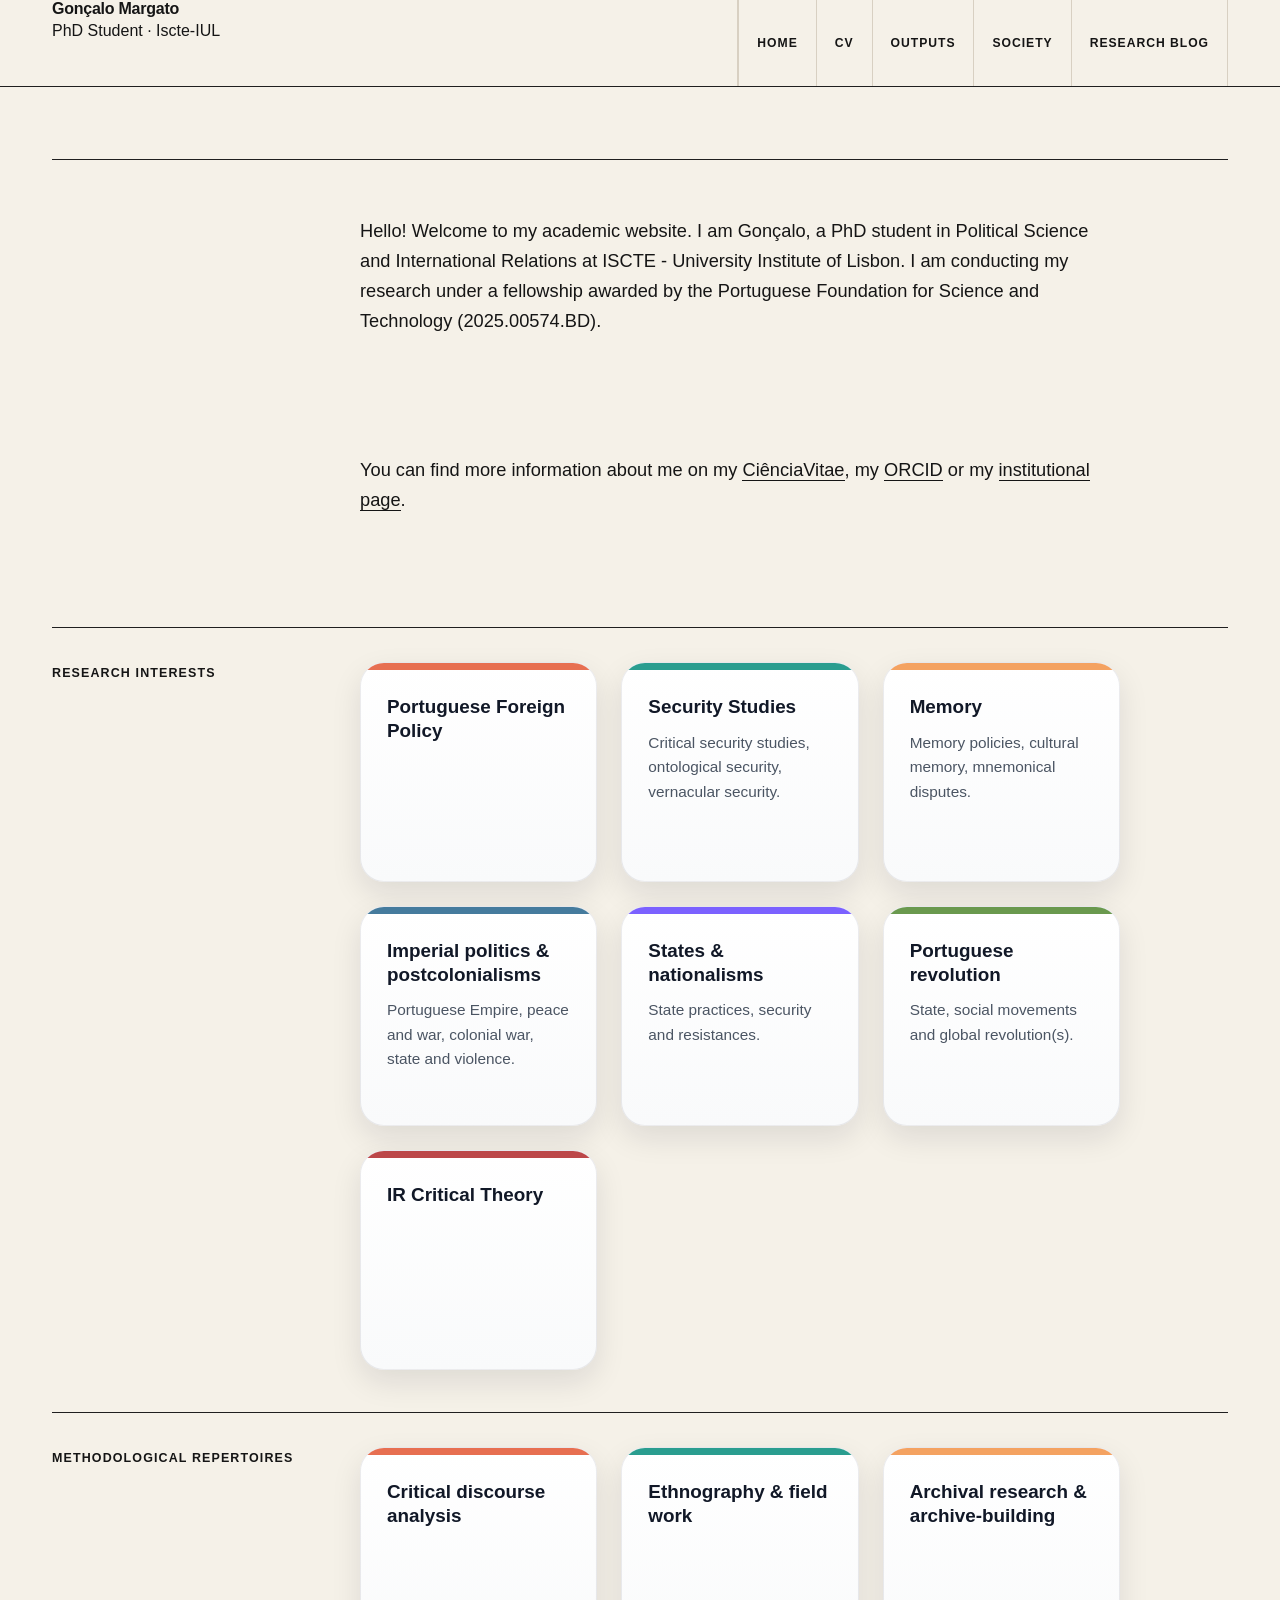
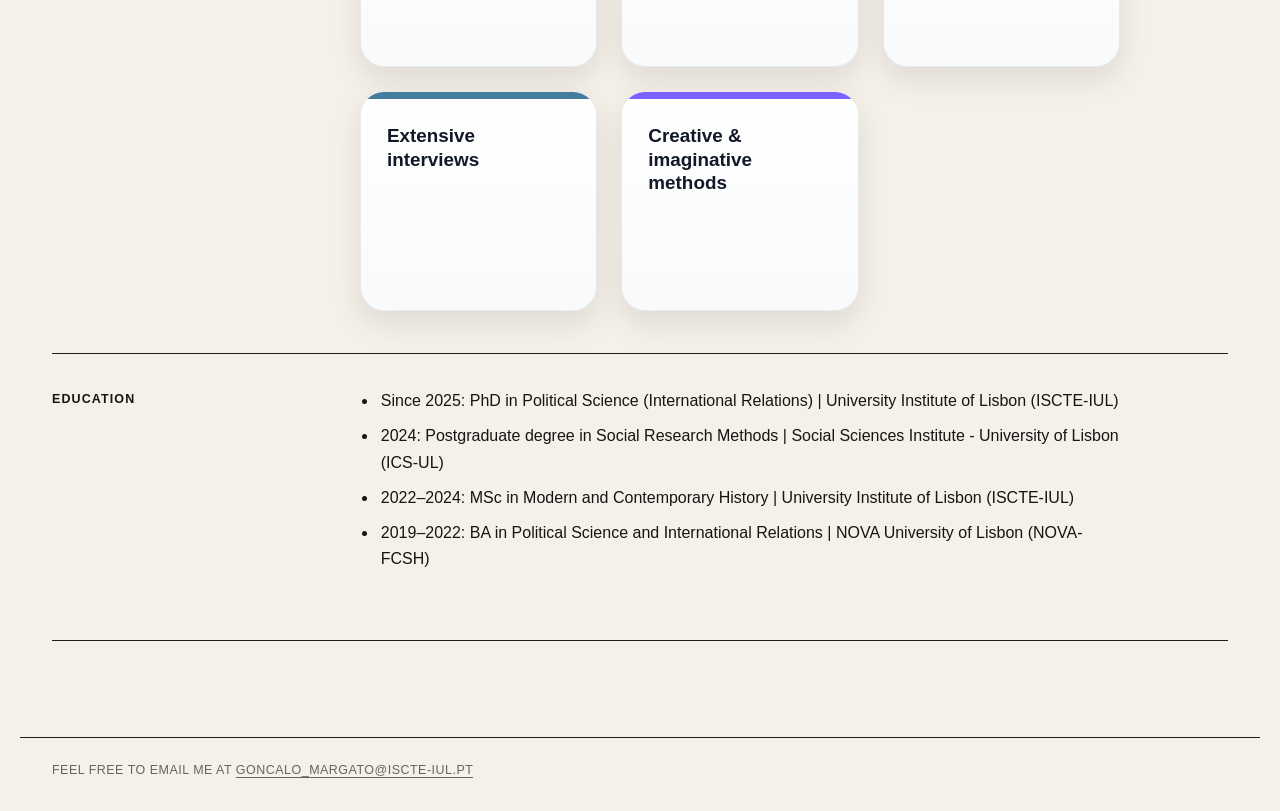
==== commit fb4a64ce: "Remove card numbers from research cards Removed card numbers from research cards in index.html." ====
--- a/index.html
+++ b/index.html
@@ -82,27 +82,22 @@
 
   <div class="cards-grid">
     <article class="research-card coral-line">
-      <span class="card-number">01</span>
       <h3>Critical discourse analysis</h3>
     </article>
 
     <article class="research-card teal-line">
-      <span class="card-number">02</span>
       <h3>Ethnography & field work</h3>
     </article>
 
     <article class="research-card yellow-line">
-      <span class="card-number">03</span>
       <h3>Archival research & archive-building</h3>
     </article>
 
     <article class="research-card blue-line">
-      <span class="card-number">04</span>
       <h3>Extensive interviews</h3>
     </article>
 
     <article class="research-card purple-line">
-      <span class="card-number">05</span>
       <h3>Creative & imaginative methods</h3>
     </article>
   </div>
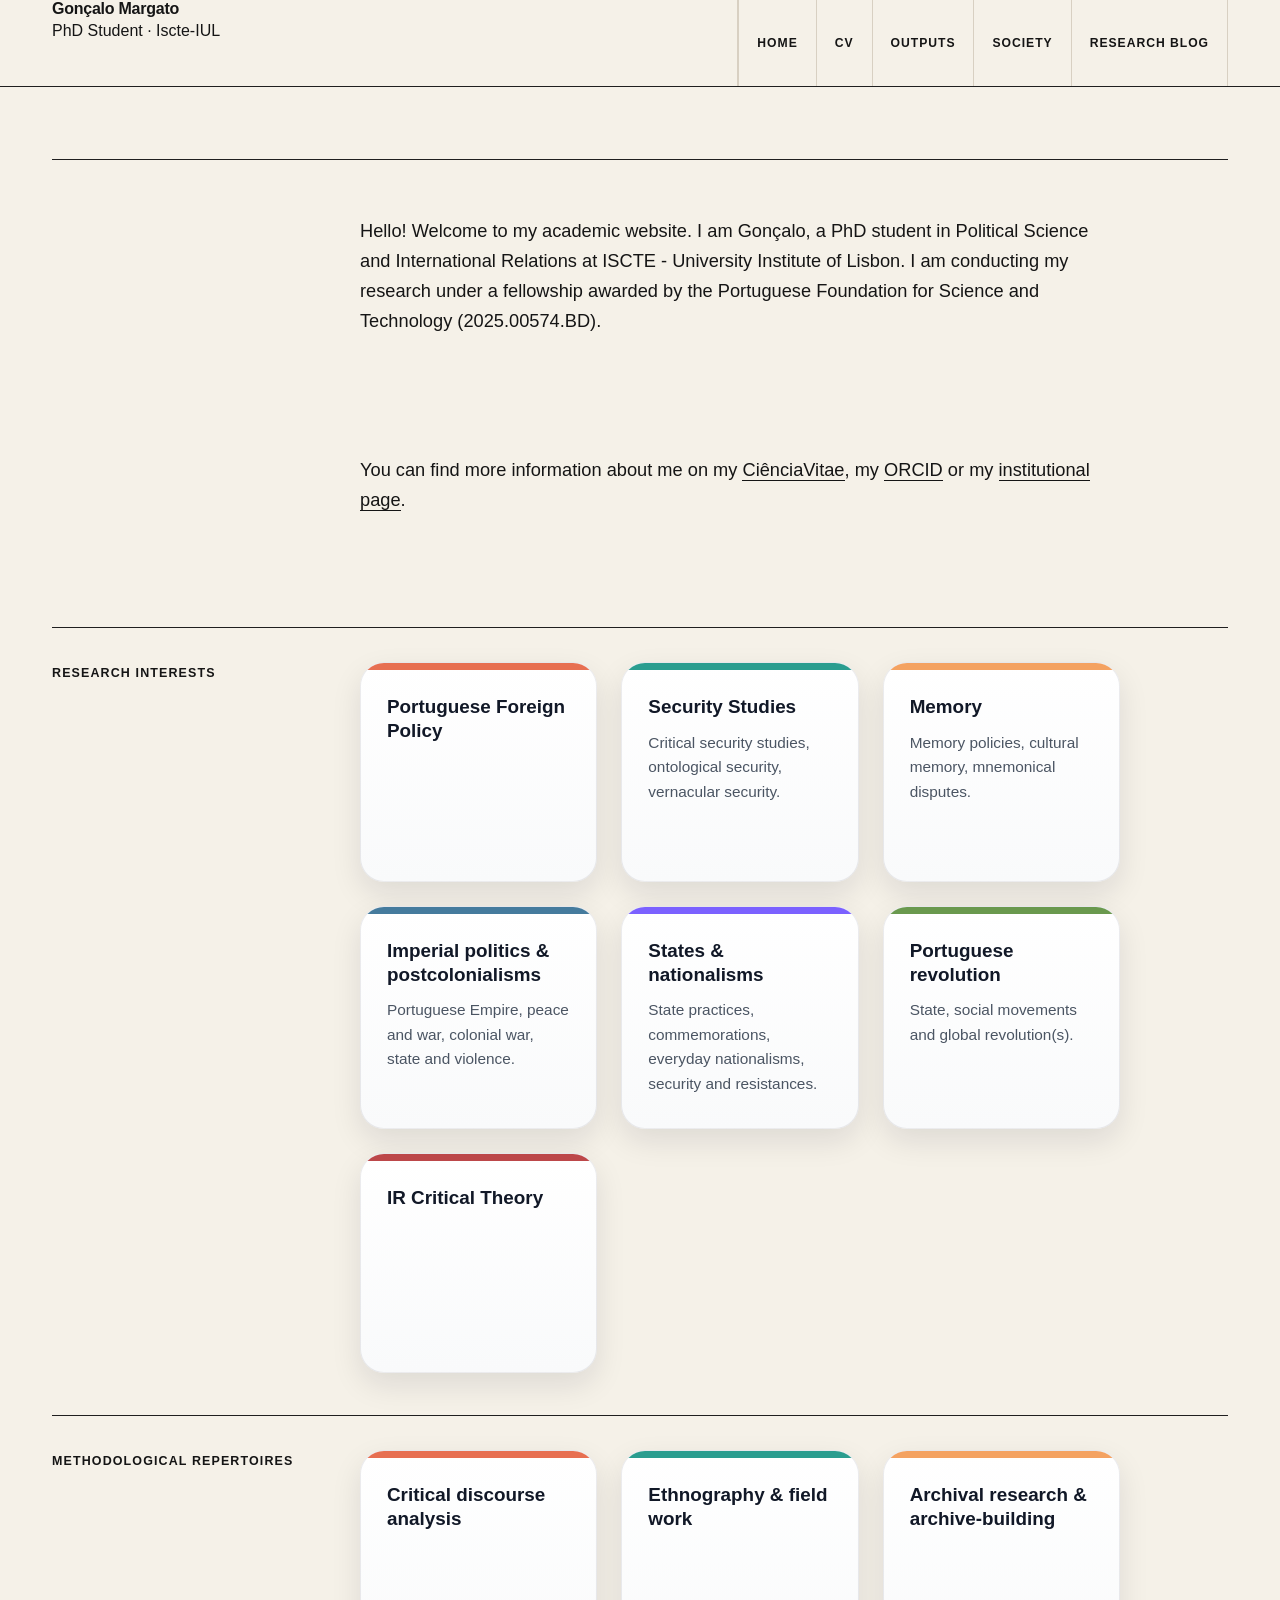
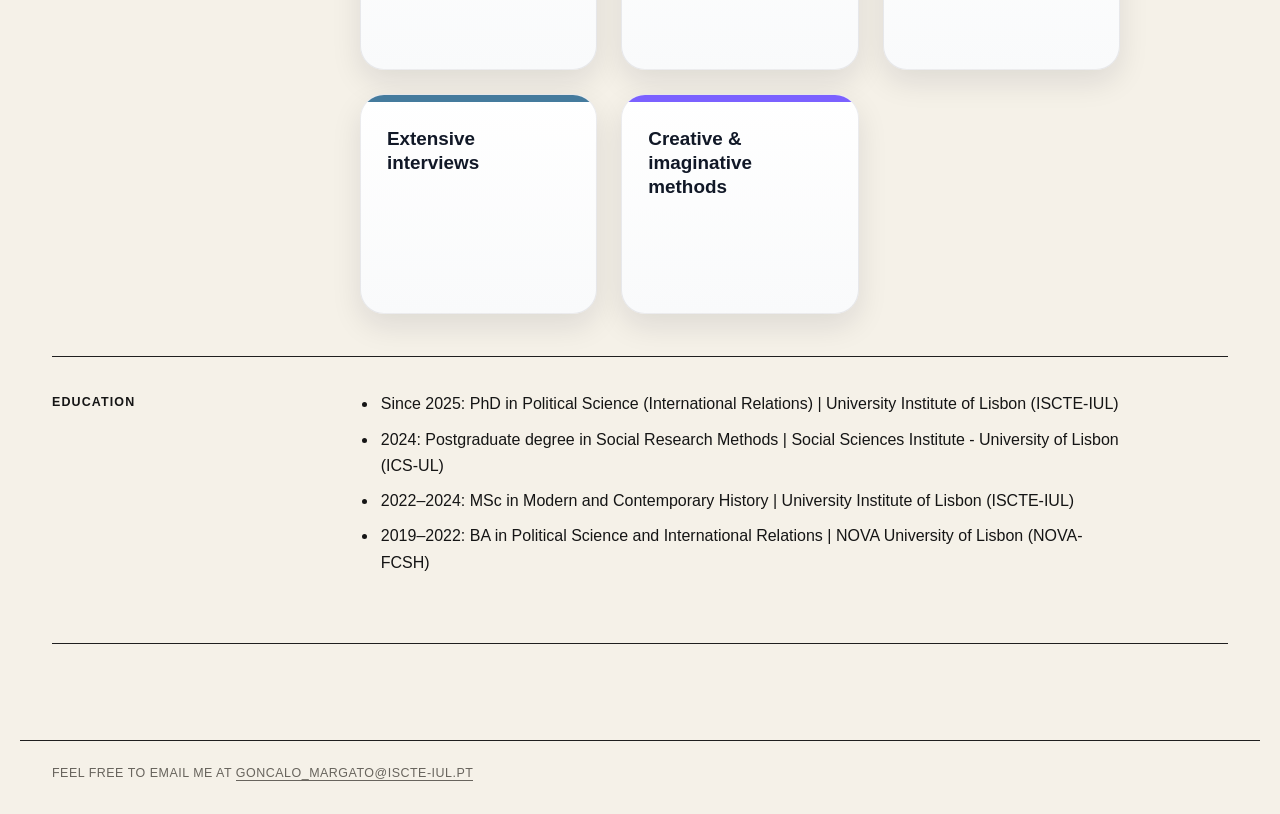
==== commit 4a8d2576: "Expand description for States & nationalisms article" ====
--- a/index.html
+++ b/index.html
@@ -63,7 +63,7 @@
 
     <article class="research-card purple-line">
       <h3>States & nationalisms</h3>
-      <p>State practices, security and resistances.</p>
+      <p>State practices, commemorations, everyday nationalisms, security and resistances.</p>
     </article>
 
     <article class="research-card green-line">
